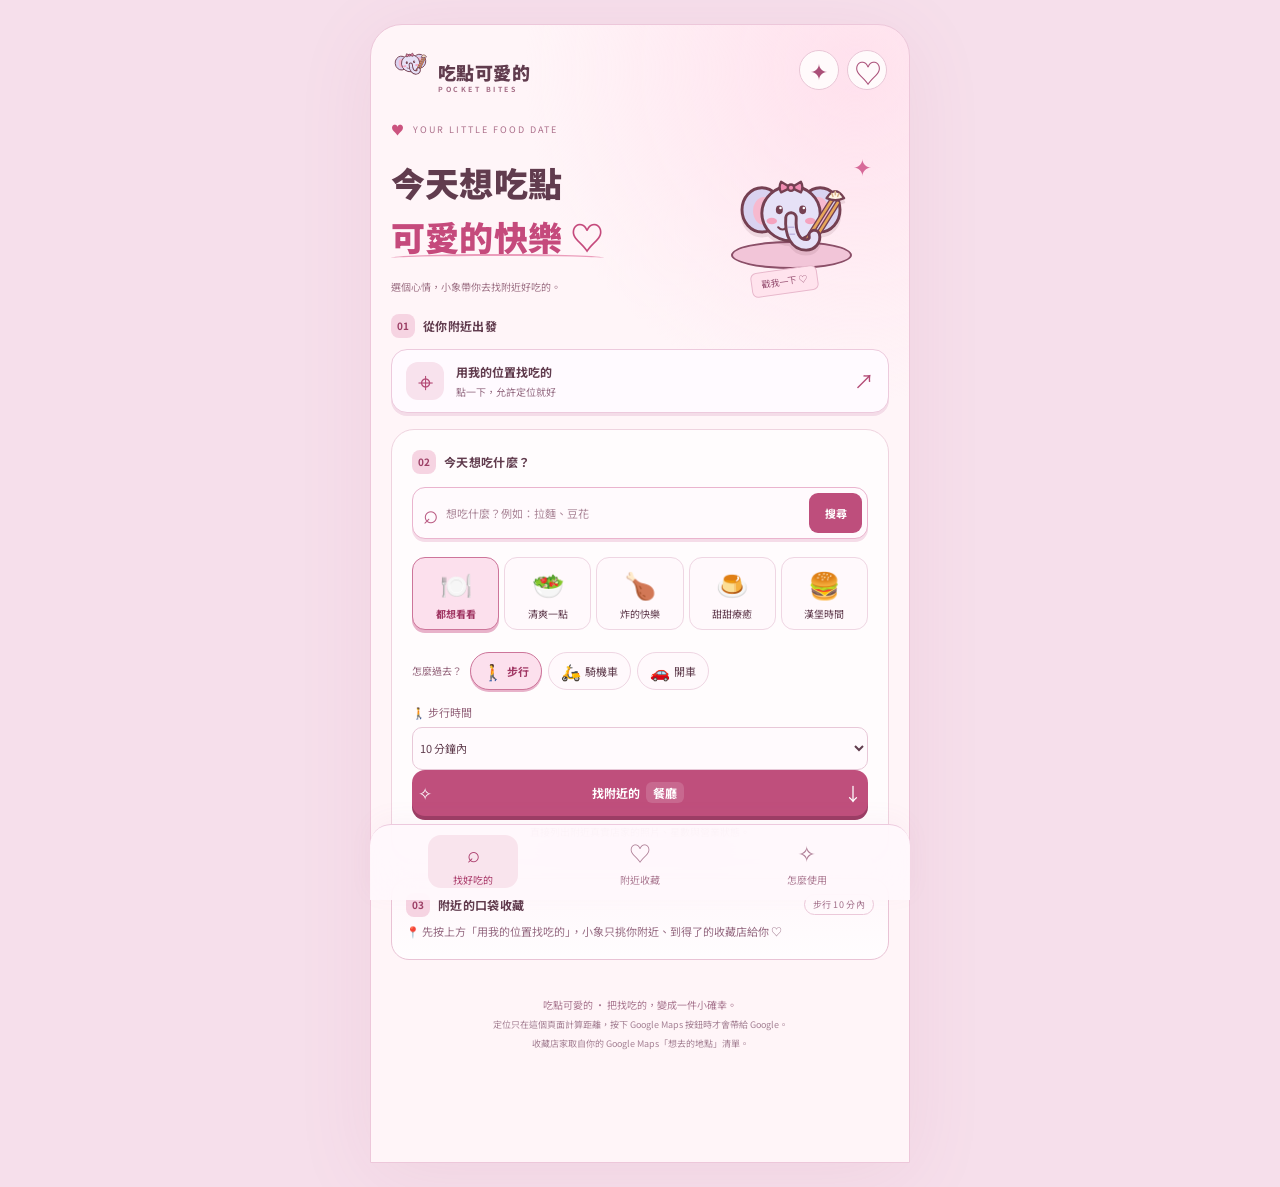
==== index.html @ 8f1d95bd "Show nearby Google places directly on the page - Places API text search near the user, filtered by t" ====
<!doctype html><html lang="zh-Hant"><head><meta charset="utf-8"><meta name="viewport" content="width=device-width,initial-scale=1,viewport-fit=cover"><meta name="theme-color" content="#fff0f5"><title>吃點可愛的｜口袋找吃小幫手</title><link rel="icon" type="image/svg+xml" href="icon.svg?v=5"><link rel="apple-touch-icon" href="icon-192.png"><link rel="manifest" href="manifest.webmanifest"><link rel="stylesheet" href="style.css?v=7"></head><body>
<div class="app"><header><a class="brand" href="./" aria-label="首頁"><img class="logo" src="elephant.svg?v=5" alt="拿筷子的小象標誌"> 吃點可愛的<span class="tiny">POCKET BITES</span></a><div class="header-tools"><button class="round motion-control" id="motionToggle" aria-label="關閉小動畫" aria-pressed="true">✦</button><button class="round" id="saved" aria-label="看附近收藏">♡</button></div></header>
<main><div class="eyebrow"><span class="mini-heart">♥</span> YOUR LITTLE FOOD DATE</div><section class="hero"><div><h1>今天想吃點<br><span>可愛的快樂 ♡</span></h1><p>選個心情，小象帶你去找附近好吃的。</p></div><button class="mascot" id="petBun" aria-label="戳戳小象"><div class="spark">✦</div><img class="ellie" src="elephant.svg?v=5" alt=""><div class="plate"></div><span class="sticker">戳我一下 ♡</span></button></section>
<div class="step-label"><b>01</b> 從你附近出發</div><button id="locate" class="location"><span>⌖</span><div><strong id="locationTitle">用我的位置找吃的</strong><small id="locationText">點一下，允許定位就好</small></div><span class="arrow">↗</span></button>
<section class="finder-panel" aria-label="找吃條件"><div class="step-label"><b>02</b> 今天想吃什麼？</div><form id="searchForm" class="search"><span>⌕</span><input id="query" aria-label="想吃的關鍵字" placeholder="想吃什麼？例如：拉麵、豆花" autocomplete="off"><button aria-label="搜尋">搜尋</button></form>
<div class="categories" role="group" aria-label="食物心情"><button data-cat="餐廳" class="active" aria-pressed="true"><span>🍽️</span>都想看看</button><button data-cat="沙拉 輕食" aria-pressed="false"><span>🥗</span>清爽一點</button><button data-cat="炸雞" aria-pressed="false"><span>🍗</span>炸的快樂</button><button data-cat="甜點" aria-pressed="false"><span>🍮</span>甜甜療癒</button><button data-cat="漢堡" aria-pressed="false"><span>🍔</span>漢堡時間</button></div>
<div class="mode-row" role="group" aria-label="交通方式"><span class="mode-title">怎麼過去？</span><button data-mode="walk" class="active" aria-pressed="true"><span>🚶</span>步行</button><button data-mode="scooter" aria-pressed="false"><span>🛵</span>騎機車</button><button data-mode="car" aria-pressed="false"><span>🚗</span>開車</button></div>
<div class="filters one"><label><span id="timeLabel">🚶 步行時間</span><select id="minutes"><option value="10" selected>10 分鐘內</option><option value="15">15 分鐘內</option><option value="20">20 分鐘內</option><option value="30">30 分鐘內</option></select></label></div>
<button id="goMaps" class="show-results">找附近的 <span id="goWhat">餐廳</span> <b id="goArrow">↓</b></button><p class="go-note" id="goNote">直接列出附近真實店家的照片、星數與營業狀態。</p></section>
<section class="nearby" id="results" aria-live="polite" hidden></section>
<section class="saved-near" id="savedNear" aria-live="polite"></section>
<footer>吃點可愛的 · 把找吃的，變成一件小確幸。<br><span>定位只在這個頁面計算距離，按下 Google Maps 按鈕時才會帶給 Google。<br>收藏店家取自你的 Google Maps「想去的地點」清單。</span></footer></main>
<nav class="bottom"><button id="explore" class="selected">⌕<span>找好吃的</span></button><button id="bottomSaved">♡<span>附近收藏</span></button><button id="about">✧<span>怎麼使用</span></button></nav></div>
<dialog id="sheet"><div class="handle"></div><button id="closeSheet" class="close" aria-label="關閉">×</button><div id="sheetContent"></div></dialog><div id="toast" role="status"></div><script src="config.js?v=7"></script><script src="app.js?v=7"></script></body></html>
---- style.css ----
@import url('https://fonts.googleapis.com/css2?family=Noto+Sans+TC:wght@400;500;600;700;800;900&display=swap');
:root{--ink:#45382f;--cream:#fff8ee;--orange:#e8784d;--pink:#f8d8cf;--green:#647c57;--line:#eadfce}*{box-sizing:border-box}body{margin:0;background:#eee7df;color:var(--ink);font-family:'Noto Sans TC',system-ui,sans-serif;font-size:14px}button,input,select{font:inherit}button,a,input,select{-webkit-tap-highlight-color:transparent}button{cursor:pointer;color:inherit}button:focus-visible,a:focus-visible,input:focus-visible,select:focus-visible{outline:3px solid #72985e;outline-offset:3px}.app{max-width:540px;margin:auto;background:var(--cream);min-height:100vh;box-shadow:0 0 80px #5b49351a}header{display:flex;align-items:center;justify-content:space-between;padding:25px 24px 8px}.brand{color:var(--ink);text-decoration:none;font-size:19px;font-weight:900;letter-spacing:.5px;position:relative}.logo{display:inline-grid;place-items:center;width:32px;height:32px;border:2px solid var(--ink);border-radius:11px;background:#ffd987;font-size:25px;transform:rotate(-9deg);margin-right:5px}.tiny{display:block;font-size:8px;letter-spacing:2px;margin-left:45px;margin-top:-1px;font-weight:700}.round{border:1px solid #e7dccc;border-radius:50%;width:43px;height:43px;background:#fffdf7;font-size:28px}main{padding:22px 23px 105px}.eyebrow{font-size:11px;letter-spacing:1px;color:#917864}.hero{display:flex;align-items:center;justify-content:space-between;position:relative;padding:5px 0 15px}h1{font-size:36px;line-height:1.45;letter-spacing:1px;margin:10px 0 8px;font-weight:900}h1 span{color:var(--orange);position:relative;white-space:nowrap}h1 span:after{content:'';position:absolute;bottom:-2px;left:0;width:100%;height:6px;border-top:2px solid #e8784d;border-radius:50%}.hero p{font-size:12px;line-height:1.9;color:#988371}.mascot{position:relative;width:150px;height:180px;margin-right:4px;flex-shrink:0}.bun{position:absolute;left:16px;top:24px;width:125px;height:105px;border:2.5px solid var(--ink);border-radius:65% 65% 40% 40%;background:#f8ce86;transform:rotate(10deg);box-shadow:inset -7px -7px #edb967}.bun:before{content:'﹏';position:absolute;top:1px;left:39px;font-size:36px;color:#aa7645}.bun i{position:absolute;top:52px;width:7px;height:9px;background:var(--ink);border-radius:50%;left:37px}.bun i:nth-child(2){left:83px}.bun b{position:absolute;left:56px;top:51px;font-size:26px;font-weight:400}.bun em{position:absolute;left:21px;top:65px;width:17px;height:9px;border-radius:50%;background:#ee9f8a;box-shadow:74px 0 #ee9f8a}.plate{position:absolute;width:152px;height:35px;top:115px;background:#d6e2c3;border:2px solid var(--ink);border-radius:50%;z-index:0}.bun{z-index:1}.spark{position:absolute;right:-1px;top:0;color:var(--orange);font-size:28px}.sticker{position:absolute;bottom:4px;left:22px;transform:rotate(-8deg);font-size:11px;background:#fae3a8;padding:5px 11px;border-radius:6px}.location{border:1px solid #e6ddcb;border-radius:18px;background:#f1efdf;width:100%;display:flex;align-items:center;gap:12px;padding:14px 16px;text-align:left}.location>span:first-child{font-size:28px;color:var(--green)}.location strong{display:block;font-size:13px}.location small{display:block;font-size:10px;color:#7f7b66;margin-top:4px}.arrow{margin-left:auto;font-size:20px}.demo-note{font-size:10px;line-height:1.8;color:#927c68;margin:15px 0 12px}.demo-note span{border:1px solid #dec5ac;border-radius:5px;padding:2px 5px;margin-right:5px}.search{display:flex;gap:9px;background:#fffef9;border:1.5px solid #e5d7c4;border-radius:16px;padding:7px 7px 7px 14px;box-shadow:0 4px 0 #efe4d5}.search>span{font-size:26px}.search input{width:100%;min-width:0;border:0;outline:none;background:none;font-size:12px;color:var(--ink)}.search button{border:0;border-radius:11px;background:var(--orange);color:white;white-space:nowrap;padding:10px 14px;font-size:12px;font-weight:700}.categories{display:flex;gap:9px;overflow-x:auto;scrollbar-width:none;margin:22px -23px 18px;padding:0 23px 5px}.categories button{flex-shrink:0;display:flex;flex-direction:column;gap:8px;align-items:center;border:1px solid #eaddca;background:#fffdf7;padding:12px 10px 10px;border-radius:17px;font-size:10px;min-width:74px}.categories button span{font-size:25px}.categories button.active{background:#f8dace;border:1.5px solid #d87c5c;box-shadow:0 3px 0 #e7b7a3}.filters{display:grid;grid-template-columns:1fr 1fr 1fr;gap:8px}.filters label{font-size:10px;color:#8c7867;min-width:0}.filters select{display:block;width:100%;margin-top:7px;padding:10px 4px;border:1px solid #e1d6c3;border-radius:10px;background:#fffdf7;color:var(--ink);font-size:11px;min-height:43px}.toggle-row{display:flex;justify-content:space-between;align-items:center;padding:18px 0 6px}.switch-label{display:flex;align-items:center;gap:7px;font-size:11px;cursor:pointer}.switch-label input{position:absolute;opacity:0}.switch{width:30px;height:18px;border-radius:20px;background:#cfc9be;position:relative}.switch:after{content:'';position:absolute;width:12px;height:12px;background:white;border-radius:50%;left:3px;top:3px;transition:transform .2s}.switch-label input:checked+.switch{background:var(--green)}.switch-label input:checked+.switch:after{transform:translateX(12px)}.switch-label input:focus-visible+.switch{outline:3px solid #e8784d}.toggle-row>button{border:0;background:none;color:#99816a;font-size:10px;min-height:40px}.results-heading{display:flex;align-items:center;justify-content:space-between;margin:17px 0}h2{font-size:19px;letter-spacing:.5px;margin:0}h2 span{color:var(--orange);font-size:23px}.results-heading p{font-size:10px;color:#9a8570;margin:6px 0 0}.sort{font-size:10px;color:#8e7b69}.card{border:1px solid #e5d9c5;border-radius:24px;background:#fffefa;overflow:hidden;margin-bottom:20px;box-shadow:0 5px 0 #ece0ce;animation:pop .25s ease}.art{height:135px;position:relative;overflow:hidden;display:flex;justify-content:center;align-items:center;background:var(--artbg)}.art:before,.art:after{content:'';position:absolute;border:1px dashed #ffffffa8;border-radius:50%;width:180px;height:180px;left:-100px;top:-90px}.art:after{left:auto;right:-100px;top:55px}.art .food{font-size:75px;filter:drop-shadow(0 6px 0 #5c3e2019);transform:rotate(-8deg);transition:transform .3s}.art:hover .food{transform:rotate(7deg) scale(1.08)}.art .caption{position:absolute;bottom:12px;left:15px;font-size:9px;color:#78604d;background:#fff8ecca;padding:4px 8px;border-radius:5px}.distance{position:absolute;left:15px;top:14px;border-radius:30px;background:#fffdf6;padding:6px 11px;font-size:11px;font-weight:700;box-shadow:0 2px 0 #0000000a}.heart{position:absolute;right:13px;top:12px;background:#fffdf5;border:0;border-radius:50%;width:36px;height:36px;font-size:24px;color:#bc624e}.card-body{padding:18px}.card-title{display:flex;align-items:center;justify-content:space-between;gap:8px}.card h3{font-size:20px;margin:0;font-weight:800}.status{font-size:9px;padding:5px 7px;border-radius:6px;color:#586f4a;background:#edf2e4;white-space:nowrap}.status.closed{color:#947a61;background:#f1e6d9}.tags{font-size:10px;color:#9b8270;margin:7px 0 15px}.price-row{display:flex;justify-content:space-between;align-items:center;padding:13px;background:#fff6e9;border-radius:12px;gap:8px}.meal{font-size:11px;line-height:1.8}.meal small{display:block;font-size:9px;color:#a08c76}.price{font-size:24px;color:#bf6843;white-space:nowrap;font-weight:800}.facts{display:grid;grid-template-columns:1fr 1fr;gap:7px;font-size:10px;color:#8d7a68;margin:14px 0}.facts b{font-weight:500;color:#5c5749;display:block;margin-top:4px}.actions{display:flex;gap:8px}.actions button,.actions a{flex:1;min-height:44px;border-radius:12px;border:1px solid #e6dac7;background:#fffdf7;display:flex;align-items:center;justify-content:center;text-decoration:none;font-size:12px;font-weight:600;color:var(--ink)}.actions .go{background:var(--green);color:white;border-color:var(--green)}.swap{width:100%;background:none;border:0;padding:12px 0 0;color:#9c836d;font-size:10px;min-height:35px}.real-search{display:flex;align-items:flex-start;gap:12px;background:#f4e7dc;padding:18px;border-radius:18px;margin-top:25px}.real-search>span{font-size:28px}.real-search h3{font-size:13px;margin:0 0 7px}.real-search p{font-size:11px;line-height:1.8;color:#947f6d;margin:0}.real-search button{background:none;border:0;padding:10px 0 0;font-size:11px;color:#a55e40;font-weight:700;min-height:40px}footer{text-align:center;font-size:10px;line-height:1.9;color:#aa9580;padding-top:35px}footer span{font-size:9px}.bottom{position:fixed;bottom:0;left:50%;transform:translateX(-50%);width:min(100%,540px);display:flex;justify-content:space-around;backdrop-filter:blur(20px);background:#fff9efed;border-top:1px solid #eadcc7;padding:10px 20px max(12px,env(safe-area-inset-bottom));z-index:5}.bottom button{border:0;background:none;display:flex;flex-direction:column;align-items:center;gap:4px;font-size:24px;width:90px;color:#a18b74}.bottom button span{font-size:9px}.bottom button.selected{color:#b66546}.empty{text-align:center;padding:30px 15px;border:1px dashed #decab0;border-radius:20px}.empty>span{font-size:42px}.empty h3{font-size:17px}.empty p{font-size:12px;color:#8a7967}.empty button{border:0;background:#e8784d;color:white;border-radius:12px;padding:13px;font-size:12px}.empty[hidden]{display:none}dialog{border:0;border-radius:25px 25px 0 0;max-width:540px;width:100%;max-height:88dvh;margin:auto auto 0;padding:28px 24px 35px;background:var(--cream);color:var(--ink)}dialog::backdrop{background:#3e302a70;backdrop-filter:blur(3px)}.handle{width:38px;height:4px;border-radius:10px;background:#d3c3ad;margin:-15px auto 25px}.close{position:absolute;right:14px;top:12px;width:40px;height:40px;border:0;background:none;font-size:30px}.sheet-head{font-size:25px;margin:0 0 7px}.sheet-note{font-size:11px;line-height:1.8;color:#9b7e64}.menu-row{display:flex;justify-content:space-between;padding:16px 2px;border-bottom:1px solid #e6dbc9;font-size:14px}.sheet-block{padding:16px;background:white;border-radius:14px;margin-top:15px;font-size:12px;line-height:2}.sheet-link{display:block;text-align:center;text-decoration:none;background:var(--green);color:white;padding:15px;border-radius:12px;margin-top:20px}#toast{position:fixed;bottom:105px;left:50%;transform:translateX(-50%) translateY(15px);background:#493d32;color:white;border-radius:13px;padding:12px 17px;font-size:12px;z-index:20;opacity:0;pointer-events:none;max-width:90%;text-align:center;transition:.2s}#toast.show{opacity:1;transform:translateX(-50%) translateY(0)}@keyframes pop{from{opacity:0;transform:translateY(6px)}to{opacity:1;transform:translateY(0)}}@media(min-width:760px){.app{margin:24px auto;border:1px solid #e4d4be;border-radius:32px 32px 0 0;overflow:hidden}h1{font-size:42px}.mascot{margin-right:15px}main{padding-left:28px;padding-right:28px}}@media(prefers-reduced-motion:reduce){*{animation:none!important;transition:none!important}}

/* Pink picnic, v2 — clearer steps, gentle motion, thumb-friendly controls. */
:root{--ink:#613c4e;--cream:#fff4f7;--orange:#cb537f;--pink:#f7d5e2;--green:#b34a75;--line:#efd3df}body{background:#f6dfeb;color:var(--ink)}.app{background:radial-gradient(circle at 90% 4%,#ffe1ed 0,transparent 330px),#fff5f8;box-shadow:0 12px 80px #a9557d16}header{padding:20px 22px 8px}.header-tools{display:flex;gap:8px}.brand{font-size:18px}.logo{border:0;transform:rotate(-6deg);border-radius:9px;width:35px;height:35px;background:none}.tiny{font-size:7px;color:#a46c85;letter-spacing:2.5px}.round{border-color:#e8c6d6;background:#fffafb;color:#aa4f78;width:40px;height:40px}.motion-control{font-size:22px}main{padding:18px 20px 110px}.eyebrow{font-size:9px;color:#ad718c;letter-spacing:2px;display:flex;align-items:center;gap:7px}.mini-heart{font-size:13px;color:#cb537f;display:inline-block;animation:heartBeat 4s infinite}.hero{padding:8px 0 18px;min-height:154px}.hero>div:first-child{z-index:1}h1{font-size:28px;line-height:1.6;margin:9px 0;letter-spacing:.2px}h1 span{color:#c54a7c}h1 span:after{border-color:#eb9dbb;bottom:-1px}.hero p{font-size:10px;color:#9e7286;margin:12px 0 0}.mascot{border:0;background:none;position:relative;width:120px;height:145px;margin-right:-1px;flex-shrink:0;padding:0;animation:floatBun 4.8s ease-in-out infinite}.bun{width:99px;height:82px;left:13px;top:22px;border-color:#754052;border-width:2px;background:#ffe0b3;box-shadow:inset -5px -5px #f3c88f;transform:rotate(9deg)}.bun:before{font-size:29px;top:0;left:29px}.bun i{top:40px;left:27px;width:6px;height:7px;background:#754052}.bun i:nth-child(2){left:66px}.bun b{top:38px;left:44px;font-size:22px;color:#754052}.bun em{top:51px;left:14px;width:15px;height:8px;background:#ef9eb4;box-shadow:61px 0 #ef9eb4}.plate{width:121px;height:28px;top:92px;left:0;border-color:#8b4f68;background:#f2c5d8}.sticker{bottom:0;left:20px;color:#995374;background:#ffe3ed;border:1px solid #e8b8cc;padding:5px 9px;font-size:9px}.spark{color:#d76a99;right:-1px;font-size:23px;animation:twinkle 3.3s infinite}.step-label{display:flex;align-items:center;gap:8px;font-size:12px;font-weight:700;margin-bottom:11px;letter-spacing:.3px}.step-label>b,.step-number{display:inline-grid;place-items:center;background:#f6d4e2;color:#9d4066;width:24px;height:24px;border-radius:8px;font-size:10px}.location{background:#fffaff;border:1.5px solid #edcadd;box-shadow:0 3px 0 #f4dce8;border-radius:16px;padding:12px 14px;margin-bottom:16px}.location>span:first-child{color:#b34a75;background:#f8e2ed;border-radius:12px;width:38px;height:38px;text-align:center;line-height:38px;font-size:27px}.location strong{font-size:12px}.location small{font-size:10px;color:#956c83}.arrow{color:#b34a75}.demo-note{font-size:10px;color:#96677e;margin:14px 0;line-height:1.9}.demo-note span{background:#fff7fb;color:#a24f76;border-color:#dfadc4}.finder-panel{background:#ffffffbf;border:1px solid #efd3df;border-radius:23px;padding:17px 14px 15px;box-shadow:0 5px 0 #f5e2eb}.finder-panel>.step-label{margin:0 0 13px}.search{background:#fffafd;border:1.5px solid #eab4ce;box-shadow:0 3px 0 #f5dce8;border-radius:13px;gap:5px;padding:5px 5px 5px 10px}.search>span{color:#ba5b83}.search input{font-size:11px}.search input::placeholder{color:#ab8798}.search button{background:#be4e7c;border-radius:9px;min-width:53px;min-height:40px;font-size:11px}.categories{display:grid;grid-template-columns:repeat(5,minmax(0,1fr));gap:5px;margin:18px 0;padding:0 0 4px;overflow:visible}.categories button{min-width:0;padding:10px 1px 8px;gap:7px;font-size:9px;border:1px solid #efd6e3;border-radius:13px;background:#fff9fc;transition:transform .18s,background .18s}.categories button span{font-size:23px;line-height:1.2}.categories button.active{background:#fce0ed;border:1.5px solid #cd759a;box-shadow:0 3px 0 #e8b2ca;color:#a13764;font-weight:700}.filter-intro{font-size:11px;font-weight:700;margin:3px 0 10px;display:flex;justify-content:space-between}.filter-intro span{font-size:9px;color:#a1748b;font-weight:400}.filters{gap:7px}.filters label{font-size:9px;color:#93637a}.filters select{border:1px solid #e8c8d8;background:#fffafd;color:#603c4d;font-size:10px;padding:9px 3px;min-height:43px}.toggle-row{padding:12px 0 3px}.switch-label{font-size:10px}.switch-label input:checked+.switch{background:#bc5482}.toggle-row>button{color:#a2738a}.show-results{display:flex;align-items:center;justify-content:center;gap:6px;width:100%;min-height:46px;border:0;border-radius:13px;background:#bf4f7c;color:white;font-weight:700;font-size:12px;box-shadow:0 4px 0 #9b3d64}.show-results>span{background:#ffffff24;padding:2px 7px;border-radius:6px}.show-results>b{margin-left:auto;font-size:18px;font-weight:400}.show-results:before{content:'✧';font-size:17px;margin-right:auto}.active-filters{display:flex;gap:5px;margin-top:20px;flex-wrap:wrap}.active-filters span{border:1px solid #e4bed0;border-radius:20px;color:#9f5378;font-size:9px;padding:4px 8px;background:#fffafd}.results-heading{scroll-margin-top:15px;margin:16px 0}.results-heading h2{display:flex;gap:7px;align-items:center;font-size:17px}.results-heading h2>span:last-child{color:#cb6d96}.results-heading p{color:#95677e;font-size:9px}.sort{font-size:9px;color:#966c82}.card{border:1px solid #ecc9da;border-radius:22px;box-shadow:0 5px 0 #efdbe6;margin-bottom:20px;animation:cardArrive .3s ease-out}.card:nth-child(2){animation-delay:.04s}.card:nth-child(3){animation-delay:.08s}.art{height:118px;background:radial-gradient(ellipse at center,#fff6f9 0,transparent 65%),linear-gradient(140deg,#fce2ed,var(--artbg));background-blend-mode:normal}.art:before,.art:after{border-color:#fff9;opacity:.8}.art .food{font-size:66px;filter:drop-shadow(0 5px 0 #ad507018)}.distance{background:#fffcfe;color:#97476e;font-size:10px;border:1px solid #ecc6d8}.heart{width:38px;height:38px;color:#b94c7c;background:#fff9fd;box-shadow:0 2px 6px #a6517520}.heart[aria-pressed=true]{background:#c45481;color:white}.art .caption{background:#fff7fbcd;color:#936b7e;font-size:8px}.card-body{padding:16px}.card-title{align-items:flex-start}.card h3{font-size:18px;line-height:1.6}.status{font-size:8px;color:#4d694b;background:#eaf3e7;line-height:1.8;margin-top:3px}.tags{font-size:10px;color:#9c6e83;margin:5px 0 13px}.price-row{background:#fff0f5;padding:12px;border-radius:12px}.meal{font-size:11px;color:#6f4358}.meal small{color:#a36e89;font-size:9px}.price{color:#b74475;font-size:26px}.facts{font-size:10px;color:#9a7388;gap:8px}.facts>div{background:#fcf7fa;border-radius:9px;padding:8px}.facts b{color:#79556a;font-size:10px;line-height:1.7}.actions button,.actions a{border:1px solid #e4bdd0;background:#fff9fc;color:#91446a;border-radius:11px;min-height:45px;font-size:11px}.actions .go{background:#b64b79;border-color:#b64b79;color:white}.swap{font-size:10px;color:#9d5f7e;padding-top:13px;min-height:40px}.real-search{background:#f7e0ec;border:1px solid #eac3d7;border-radius:20px}.real-search p{color:#95667f}.real-search button{color:#a24470}.real-search h3{font-size:12px}footer{color:#a97790}footer span{color:#a58194}.bottom{background:#fff8fceb;border-color:#edcade;border-radius:21px 21px 0 0;box-shadow:0 -6px 24px #c0648c0c;padding-top:10px}.bottom button{color:#ad7c94;border-radius:13px;font-size:22px;min-height:46px}.bottom button span{font-size:10px}.bottom button.selected{color:#ab3d6c;background:#f9e4ed}.empty{border-color:#d99eba;background:#fff7fb}.empty button{background:#b94c7b}.empty p{color:#966b82}dialog{background:#fff7fb;color:#613c4e;border:1px solid #ecc5d8;border-bottom:0;padding:28px 22px 30px;border-radius:26px 26px 0 0;animation:sheetUp .22s ease-out}dialog::backdrop{background:#67384d65;backdrop-filter:blur(4px)}.handle{background:#e5b8cc}.close{color:#a74a76;min-width:44px;min-height:44px}.sheet-head{font-size:22px;padding-right:18px}.sheet-note{color:#9a6980}.menu-row{border-color:#edcfde}.menu-row b{color:#b24a77}.sheet-block{border:1px solid #f0d9e4;background:#fffdfe}.sheet-link{background:#b54b79;min-height:48px}.sheet-block summary{cursor:pointer;min-height:30px}#toast{background:#7c3c5b;box-shadow:0 4px 20px #ac618f30}.sprinkle{position:fixed;z-index:99;pointer-events:none;font-size:18px;animation:sprinkleOut .8s ease-out forwards;line-height:1}.boop{animation:boopBun .5s ease!important}button{touch-action:manipulation}button:not(:disabled):active,.actions a:active{transform:scale(.965)}button:disabled{opacity:.7;cursor:wait}button:focus-visible,a:focus-visible,input:focus-visible,select:focus-visible{outline:3px solid #b44f7b;outline-offset:3px}.search:focus-within{box-shadow:0 0 0 3px #f2c9dc}.switch-label input:focus-visible+.switch{outline-color:#b44f7b}.quiet-motion *{animation:none!important;transition:none!important;scroll-behavior:auto!important}@keyframes floatBun{0%,100%{transform:translateY(0) rotate(-2deg)}50%{transform:translateY(-5px) rotate(1deg)}}@keyframes twinkle{0%,80%,100%{opacity:1;transform:scale(1)}90%{opacity:.6;transform:scale(.7)}}@keyframes heartBeat{0%,86%,100%{transform:scale(1)}90%{transform:scale(1.2)}94%{transform:scale(1)}}@keyframes sprinkleOut{0%{opacity:1;transform:translate(-50%,-50%) scale(.5)}100%{opacity:0;transform:translate(calc(-50% + var(--dx)),calc(-50% + var(--dy))) rotate(var(--rot)) scale(1.1)}}@keyframes boopBun{0%,100%{transform:scale(1)}35%{transform:scale(.9) rotate(-8deg)}70%{transform:scale(1.07) rotate(5deg)}}@keyframes cardArrive{from{transform:translateY(6px);opacity:.5}to{transform:translateY(0);opacity:1}}@keyframes sheetUp{from{transform:translateY(18px);opacity:.4}to{transform:translateY(0);opacity:1}}@media(min-width:760px){.app{border-color:#edc7da}.hero h1{font-size:34px}.mascot{margin-right:18px;width:140px}.finder-panel{padding:20px}.categories button{font-size:10px}.categories button span{font-size:26px}.filters label,.filters select{font-size:11px}}@media(max-width:350px){header{padding-left:16px;padding-right:16px}.brand{font-size:16px}.tiny{font-size:6px}.header-tools{gap:5px}.round{width:36px;height:36px}main{padding-left:15px;padding-right:15px}h1{font-size:23px}.mascot{transform:scale(.9);width:103px}.hero p{font-size:9px}.categories button{font-size:8px}.filters select{font-size:9px}.card h3{font-size:16px}.sort{font-size:8px}.results-heading h2{font-size:15px}}@media(prefers-reduced-motion:reduce){*,*:before,*:after{animation:none!important;transition:none!important;scroll-behavior:auto!important}.sprinkle{display:none}}
.hero{overflow:hidden}.mascot .plate{max-width:100%}@media(max-width:350px){.mascot .bun{width:90px;left:7px}.mascot .bun i:nth-child(2){left:63px}.mascot .bun em{box-shadow:55px 0 #ef9eb4}.mascot .sticker{left:9px}}
/* Keep the hit target still; animate only the illustration inside it. */
.mascot{animation:none}.mascot .bun{animation:floatBun 4.8s ease-in-out infinite}.quiet-motion .mascot .bun{animation:none}@media(prefers-reduced-motion:reduce){.mascot .bun{animation:none}}

/* v3: elephant mascot, travel mode, saved places */
.mascot .ellie{position:absolute;left:4px;top:6px;width:112px;height:112px;z-index:1;animation:floatBun 4.8s ease-in-out infinite;filter:drop-shadow(0 4px 0 rgba(117,64,82,.12))}
.quiet-motion .mascot .ellie{animation:none}@media(prefers-reduced-motion:reduce){.mascot .ellie{animation:none}}
.logo{object-fit:contain}
.mode-row{display:flex;align-items:center;gap:6px;margin:0 0 14px;flex-wrap:wrap}
.mode-title{font-size:10px;color:#93637a;margin-right:2px}
.mode-row button{display:inline-flex;align-items:center;gap:4px;border:1px solid #efd6e3;background:#fff9fc;border-radius:999px;padding:7px 12px;font-size:11px;min-height:38px;color:#603c4d;transition:transform .18s,background .18s}
.mode-row button span{font-size:16px;line-height:1}
.mode-row button.active{background:#fce0ed;border:1.5px solid #cd759a;box-shadow:0 2px 0 #e8b2ca;color:#a13764;font-weight:700}
.mode-row button:active{transform:scale(.96)}
.saved-near{margin-top:18px;padding:14px;border:1.5px solid #e9c3d5;border-radius:18px;background:linear-gradient(180deg,#fff7fb,#fffdfe)}
.saved-head{display:flex;justify-content:space-between;align-items:center;gap:8px;margin-bottom:6px}
.saved-head b{font-size:13px;color:#7b3f5c}
.saved-head span{font-size:9px;color:#a2708a;border:1px solid #ecc9da;border-radius:20px;padding:3px 8px;white-space:nowrap}
.saved-hint{font-size:11px;color:#966b82;margin:6px 0}
.saved-note{font-size:9px;color:#b28aa0;margin:8px 0 0}
.saved-row{display:flex;align-items:center;gap:10px;padding:9px 0;border-top:1px dashed #f0d3e1}
.saved-row:first-of-type{border-top:0}
.saved-emoji{flex-shrink:0;width:36px;height:36px;display:grid;place-items:center;background:#fde7f0;border-radius:12px;font-size:19px}
.saved-row>div{flex:1;min-width:0}
.saved-row strong{display:block;font-size:12px;color:#603c4d;overflow:hidden;text-overflow:ellipsis;white-space:nowrap}
.saved-row small{display:block;font-size:10px;color:#a2708a;margin-top:2px}
.saved-row a{flex-shrink:0;text-decoration:none;background:#b94c7b;color:#fff;border-radius:11px;padding:8px 11px;font-size:11px;font-weight:700}
.rating{display:inline-flex;align-items:center;gap:4px;margin-top:3px;text-decoration:none;font-size:10px;color:#a2708a}
.rating b{color:#7b3f5c;font-size:11px}
.stars{font-size:12px;letter-spacing:1px;background:linear-gradient(90deg,#f0a63c calc(var(--r)/5*100%),#ead7e1 0);-webkit-background-clip:text;background-clip:text;color:transparent}
.saved-actions{display:flex;flex-direction:column;gap:5px;flex-shrink:0}
.saved-actions a{text-align:center}
.saved-row a.saved-page{background:#fff;color:#b94c7b;border:1.5px solid #e4a9c3}
.saved-row>.saved-actions{flex:0 0 auto;min-width:0}
.saved-actions a{padding:7px 11px}
.saved-row a.rating{background:none;padding:0;border-radius:0;color:#a2708a;font-weight:400;font-size:10px}
/* v5: real-use version */
.filters.one{grid-template-columns:1fr}
.go-note{font-size:10px;color:#a2708a;text-align:center;margin:8px 0 0}
.saved-near .step-label{display:flex;align-items:center;gap:8px;margin-bottom:6px}
.saved-chip{margin-left:auto;font-size:9px;font-weight:400;color:#a2708a;border:1px solid #ecc9da;border-radius:20px;padding:3px 8px;white-space:nowrap}
.saved-empty{text-align:center;padding:14px 6px 6px}
.saved-empty>span{font-size:40px}
.saved-empty h3{font-size:16px;color:#7b3f5c;margin:6px 0}
.saved-empty p{font-size:11px;color:#966b82;margin:0 0 12px}
.saved-more{border:0;background:#b94c7b;color:#fff;border-radius:12px;padding:11px 16px;font-size:12px;font-weight:700}
/* v6: on-page Google results */
.nearby{margin-top:18px}
.nearby[hidden]{display:none}
.nearby .step-label{display:flex;align-items:center;gap:8px;margin-bottom:10px}
.nearby-loading{display:flex;align-items:center;gap:10px;justify-content:center;padding:28px 10px;font-size:12px;color:#966b82}
.nearby-loading img{width:44px;height:44px;animation:floatBun 1.6s ease-in-out infinite}
.art.has-photo{background:#f6e3ec}
.art.has-photo:before,.art.has-photo:after{display:none}
.art.has-photo img{position:absolute;inset:0;width:100%;height:100%;object-fit:cover}
.art .distance{z-index:1}
.art a.caption{z-index:1;text-decoration:none;max-width:70%;overflow:hidden;text-overflow:ellipsis;white-space:nowrap}
.card.place .rating{margin:4px 0 0;font-size:11px}
.card.place .stars{font-size:14px}
.card.place .tags{margin:4px 0 12px}
.saved-note a{color:#b94c7b;font-weight:700}
a.saved-more{display:inline-block;text-decoration:none}
.art.has-photo{height:160px}
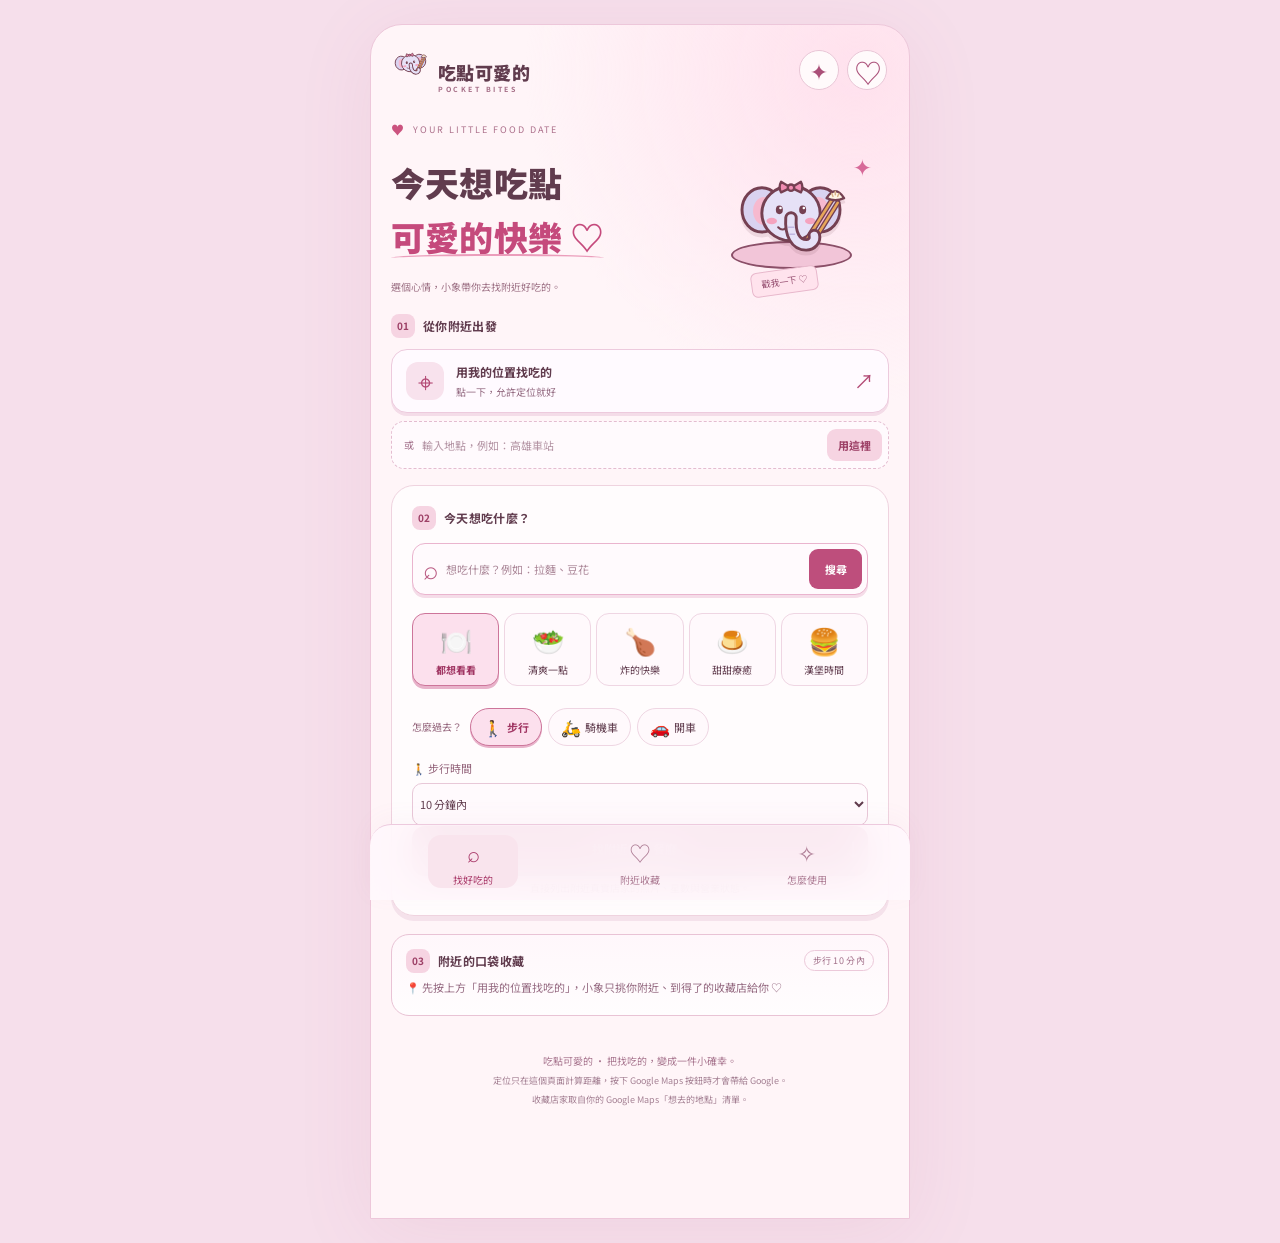
==== commit 909bac06: "Add manual place entry and smarter location retry - Retry with network location when high-accuracy G" ====
--- a/index.html
+++ b/index.html
@@ -1,7 +1,7 @@
-<!doctype html><html lang="zh-Hant"><head><meta charset="utf-8"><meta name="viewport" content="width=device-width,initial-scale=1,viewport-fit=cover"><meta name="theme-color" content="#fff0f5"><title>吃點可愛的｜口袋找吃小幫手</title><link rel="icon" type="image/svg+xml" href="icon.svg?v=5"><link rel="apple-touch-icon" href="icon-192.png"><link rel="manifest" href="manifest.webmanifest"><link rel="stylesheet" href="style.css?v=7"></head><body>
+<!doctype html><html lang="zh-Hant"><head><meta charset="utf-8"><meta name="viewport" content="width=device-width,initial-scale=1,viewport-fit=cover"><meta name="theme-color" content="#fff0f5"><title>吃點可愛的｜口袋找吃小幫手</title><link rel="icon" type="image/svg+xml" href="icon.svg?v=5"><link rel="apple-touch-icon" href="icon-192.png"><link rel="manifest" href="manifest.webmanifest"><link rel="stylesheet" href="style.css?v=8"></head><body>
 <div class="app"><header><a class="brand" href="./" aria-label="首頁"><img class="logo" src="elephant.svg?v=5" alt="拿筷子的小象標誌"> 吃點可愛的<span class="tiny">POCKET BITES</span></a><div class="header-tools"><button class="round motion-control" id="motionToggle" aria-label="關閉小動畫" aria-pressed="true">✦</button><button class="round" id="saved" aria-label="看附近收藏">♡</button></div></header>
 <main><div class="eyebrow"><span class="mini-heart">♥</span> YOUR LITTLE FOOD DATE</div><section class="hero"><div><h1>今天想吃點<br><span>可愛的快樂 ♡</span></h1><p>選個心情，小象帶你去找附近好吃的。</p></div><button class="mascot" id="petBun" aria-label="戳戳小象"><div class="spark">✦</div><img class="ellie" src="elephant.svg?v=5" alt=""><div class="plate"></div><span class="sticker">戳我一下 ♡</span></button></section>
-<div class="step-label"><b>01</b> 從你附近出發</div><button id="locate" class="location"><span>⌖</span><div><strong id="locationTitle">用我的位置找吃的</strong><small id="locationText">點一下，允許定位就好</small></div><span class="arrow">↗</span></button>
+<div class="step-label"><b>01</b> 從你附近出發</div><button id="locate" class="location"><span>⌖</span><div><strong id="locationTitle">用我的位置找吃的</strong><small id="locationText">點一下，允許定位就好</small></div><span class="arrow">↗</span></button><form id="placeForm" class="place-form"><span>或</span><input id="placeInput" aria-label="輸入地點" placeholder="輸入地點，例如：高雄車站" autocomplete="off"><button id="placeGo">用這裡</button></form>
 <section class="finder-panel" aria-label="找吃條件"><div class="step-label"><b>02</b> 今天想吃什麼？</div><form id="searchForm" class="search"><span>⌕</span><input id="query" aria-label="想吃的關鍵字" placeholder="想吃什麼？例如：拉麵、豆花" autocomplete="off"><button aria-label="搜尋">搜尋</button></form>
 <div class="categories" role="group" aria-label="食物心情"><button data-cat="餐廳" class="active" aria-pressed="true"><span>🍽️</span>都想看看</button><button data-cat="沙拉 輕食" aria-pressed="false"><span>🥗</span>清爽一點</button><button data-cat="炸雞" aria-pressed="false"><span>🍗</span>炸的快樂</button><button data-cat="甜點" aria-pressed="false"><span>🍮</span>甜甜療癒</button><button data-cat="漢堡" aria-pressed="false"><span>🍔</span>漢堡時間</button></div>
 <div class="mode-row" role="group" aria-label="交通方式"><span class="mode-title">怎麼過去？</span><button data-mode="walk" class="active" aria-pressed="true"><span>🚶</span>步行</button><button data-mode="scooter" aria-pressed="false"><span>🛵</span>騎機車</button><button data-mode="car" aria-pressed="false"><span>🚗</span>開車</button></div>
@@ -11,4 +11,4 @@
 <section class="saved-near" id="savedNear" aria-live="polite"></section>
 <footer>吃點可愛的 · 把找吃的，變成一件小確幸。<br><span>定位只在這個頁面計算距離，按下 Google Maps 按鈕時才會帶給 Google。<br>收藏店家取自你的 Google Maps「想去的地點」清單。</span></footer></main>
 <nav class="bottom"><button id="explore" class="selected">⌕<span>找好吃的</span></button><button id="bottomSaved">♡<span>附近收藏</span></button><button id="about">✧<span>怎麼使用</span></button></nav></div>
-<dialog id="sheet"><div class="handle"></div><button id="closeSheet" class="close" aria-label="關閉">×</button><div id="sheetContent"></div></dialog><div id="toast" role="status"></div><script src="config.js?v=7"></script><script src="app.js?v=7"></script></body></html>
+<dialog id="sheet"><div class="handle"></div><button id="closeSheet" class="close" aria-label="關閉">×</button><div id="sheetContent"></div></dialog><div id="toast" role="status"></div><script src="config.js?v=7"></script><script src="app.js?v=8"></script></body></html>
--- a/style.css
+++ b/style.css
@@ -66,3 +66,12 @@
 .saved-note a{color:#b94c7b;font-weight:700}
 a.saved-more{display:inline-block;text-decoration:none}
 .art.has-photo{height:160px}
+
+/* v8: manual place entry */
+.place-form{display:flex;align-items:center;gap:6px;margin:-8px 0 16px;padding:6px 6px 6px 12px;border:1px dashed #e4bcd0;border-radius:13px;background:#fffafd;transition:box-shadow .2s,border-color .2s}
+.place-form>span{font-size:10px;color:#a2708a;white-space:nowrap}
+.place-form input{flex:1;min-width:0;border:0;outline:none;background:none;font-size:11px;color:#603c4d;min-height:34px}
+.place-form input::placeholder{color:#b494a4}
+.place-form button{border:0;border-radius:9px;background:#f6d4e2;color:#9d4066;font-size:11px;font-weight:700;padding:8px 11px;white-space:nowrap}
+.place-form.nudge{border-style:solid;border-color:#cd759a;box-shadow:0 0 0 3px #f6d4e2}
+.place-form.nudge button{background:#be4e7c;color:#fff}
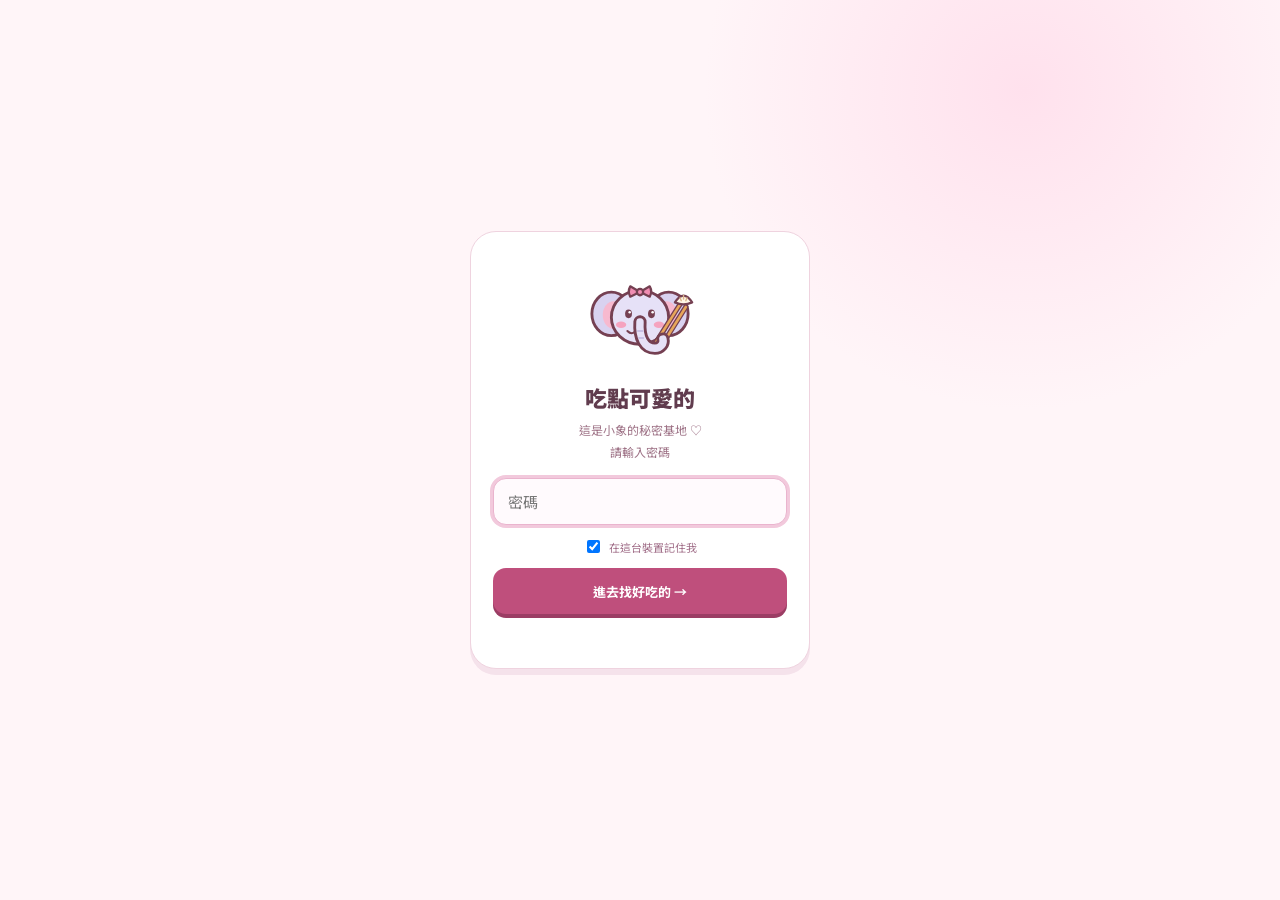
==== commit e817ed34: "Add password screen Co-Authored-By: Claude Opus 5.5 <noreply@anthropic.com>" ====
--- a/index.html
+++ b/index.html
@@ -1,4 +1,4 @@
-<!doctype html><html lang="zh-Hant"><head><meta charset="utf-8"><meta name="viewport" content="width=device-width,initial-scale=1,viewport-fit=cover"><meta name="theme-color" content="#fff0f5"><title>吃點可愛的｜口袋找吃小幫手</title><link rel="icon" type="image/svg+xml" href="icon.svg?v=5"><link rel="apple-touch-icon" href="icon-192.png"><link rel="manifest" href="manifest.webmanifest"><link rel="stylesheet" href="style.css?v=8"></head><body>
+<!doctype html><html lang="zh-Hant"><head><meta charset="utf-8"><meta name="viewport" content="width=device-width,initial-scale=1,viewport-fit=cover"><meta name="theme-color" content="#fff0f5"><title>吃點可愛的｜口袋找吃小幫手</title><link rel="icon" type="image/svg+xml" href="icon.svg?v=5"><link rel="apple-touch-icon" href="icon-192.png"><link rel="manifest" href="manifest.webmanifest"><link rel="stylesheet" href="style.css?v=9"></head><body>
 <div class="app"><header><a class="brand" href="./" aria-label="首頁"><img class="logo" src="elephant.svg?v=5" alt="拿筷子的小象標誌"> 吃點可愛的<span class="tiny">POCKET BITES</span></a><div class="header-tools"><button class="round motion-control" id="motionToggle" aria-label="關閉小動畫" aria-pressed="true">✦</button><button class="round" id="saved" aria-label="看附近收藏">♡</button></div></header>
 <main><div class="eyebrow"><span class="mini-heart">♥</span> YOUR LITTLE FOOD DATE</div><section class="hero"><div><h1>今天想吃點<br><span>可愛的快樂 ♡</span></h1><p>選個心情，小象帶你去找附近好吃的。</p></div><button class="mascot" id="petBun" aria-label="戳戳小象"><div class="spark">✦</div><img class="ellie" src="elephant.svg?v=5" alt=""><div class="plate"></div><span class="sticker">戳我一下 ♡</span></button></section>
 <div class="step-label"><b>01</b> 從你附近出發</div><button id="locate" class="location"><span>⌖</span><div><strong id="locationTitle">用我的位置找吃的</strong><small id="locationText">點一下，允許定位就好</small></div><span class="arrow">↗</span></button><form id="placeForm" class="place-form"><span>或</span><input id="placeInput" aria-label="輸入地點" placeholder="輸入地點，例如：高雄車站" autocomplete="off"><button id="placeGo">用這裡</button></form>
@@ -11,4 +11,4 @@
 <section class="saved-near" id="savedNear" aria-live="polite"></section>
 <footer>吃點可愛的 · 把找吃的，變成一件小確幸。<br><span>定位只在這個頁面計算距離，按下 Google Maps 按鈕時才會帶給 Google。<br>收藏店家取自你的 Google Maps「想去的地點」清單。</span></footer></main>
 <nav class="bottom"><button id="explore" class="selected">⌕<span>找好吃的</span></button><button id="bottomSaved">♡<span>附近收藏</span></button><button id="about">✧<span>怎麼使用</span></button></nav></div>
-<dialog id="sheet"><div class="handle"></div><button id="closeSheet" class="close" aria-label="關閉">×</button><div id="sheetContent"></div></dialog><div id="toast" role="status"></div><script src="config.js?v=7"></script><script src="app.js?v=8"></script></body></html>
+<dialog id="sheet"><div class="handle"></div><button id="closeSheet" class="close" aria-label="關閉">×</button><div id="sheetContent"></div></dialog><div id="toast" role="status"></div><script src="config.js?v=9"></script><script src="gate.js?v=9"></script><script src="app.js?v=9"></script></body></html>
--- a/style.css
+++ b/style.css
@@ -75,3 +75,17 @@
 .place-form button{border:0;border-radius:9px;background:#f6d4e2;color:#9d4066;font-size:11px;font-weight:700;padding:8px 11px;white-space:nowrap}
 .place-form.nudge{border-style:solid;border-color:#cd759a;box-shadow:0 0 0 3px #f6d4e2}
 .place-form.nudge button{background:#be4e7c;color:#fff}
+/* v9: password gate */
+html.locked .app{display:none}
+#gate{position:fixed;inset:0;z-index:100;display:grid;place-items:center;padding:20px;background:radial-gradient(circle at 80% 10%,#ffe1ed 0,transparent 320px),#fff5f8}
+.gate-card{width:min(100%,340px);text-align:center;background:#fff;border:1.5px solid #efd3df;border-radius:26px;padding:28px 22px 22px;box-shadow:0 6px 0 #f5e2eb}
+.gate-card img{width:110px;height:110px;animation:floatBun 4.8s ease-in-out infinite}
+.gate-card h1{font-size:22px;margin:6px 0 4px;color:#613c4e}
+.gate-card p{font-size:12px;color:#9e7286;line-height:1.8;margin:0 0 16px}
+.gate-card input[type=password]{width:100%;border:1.5px solid #eab4ce;border-radius:13px;padding:12px 14px;font-size:15px;background:#fffafd;color:#603c4d;outline:none}
+.gate-card input[type=password]:focus{box-shadow:0 0 0 3px #f2c9dc}
+.gate-remember{display:flex;align-items:center;justify-content:center;gap:6px;font-size:11px;color:#a2708a;margin:12px 0}
+.gate-card button{width:100%;min-height:46px;border:0;border-radius:13px;background:#bf4f7c;color:#fff;font-weight:700;font-size:13px;box-shadow:0 4px 0 #9b3d64}
+.gate-error{min-height:20px;margin:12px 0 0!important;color:#c0396f!important;font-weight:700}
+.shake{animation:gateShake .35s}
+@keyframes gateShake{0%,100%{transform:translateX(0)}25%{transform:translateX(-8px)}75%{transform:translateX(8px)}}
